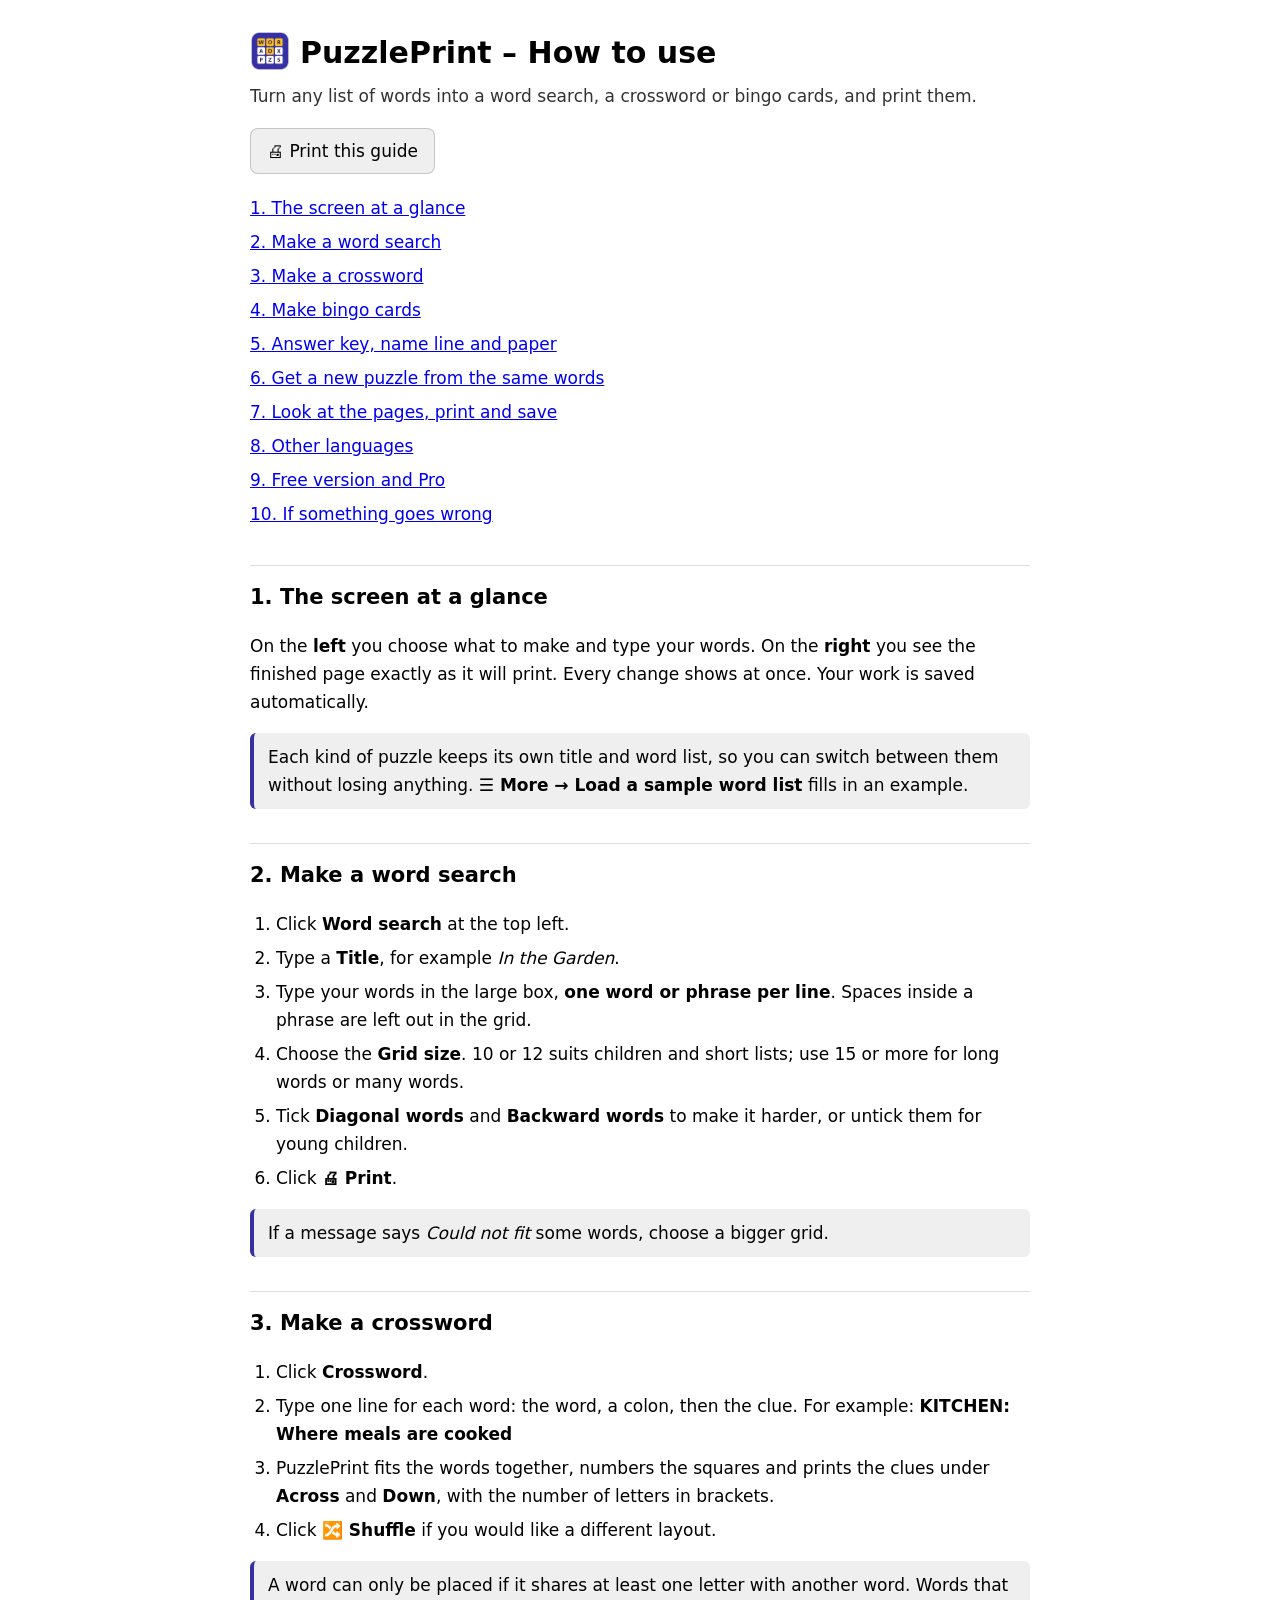
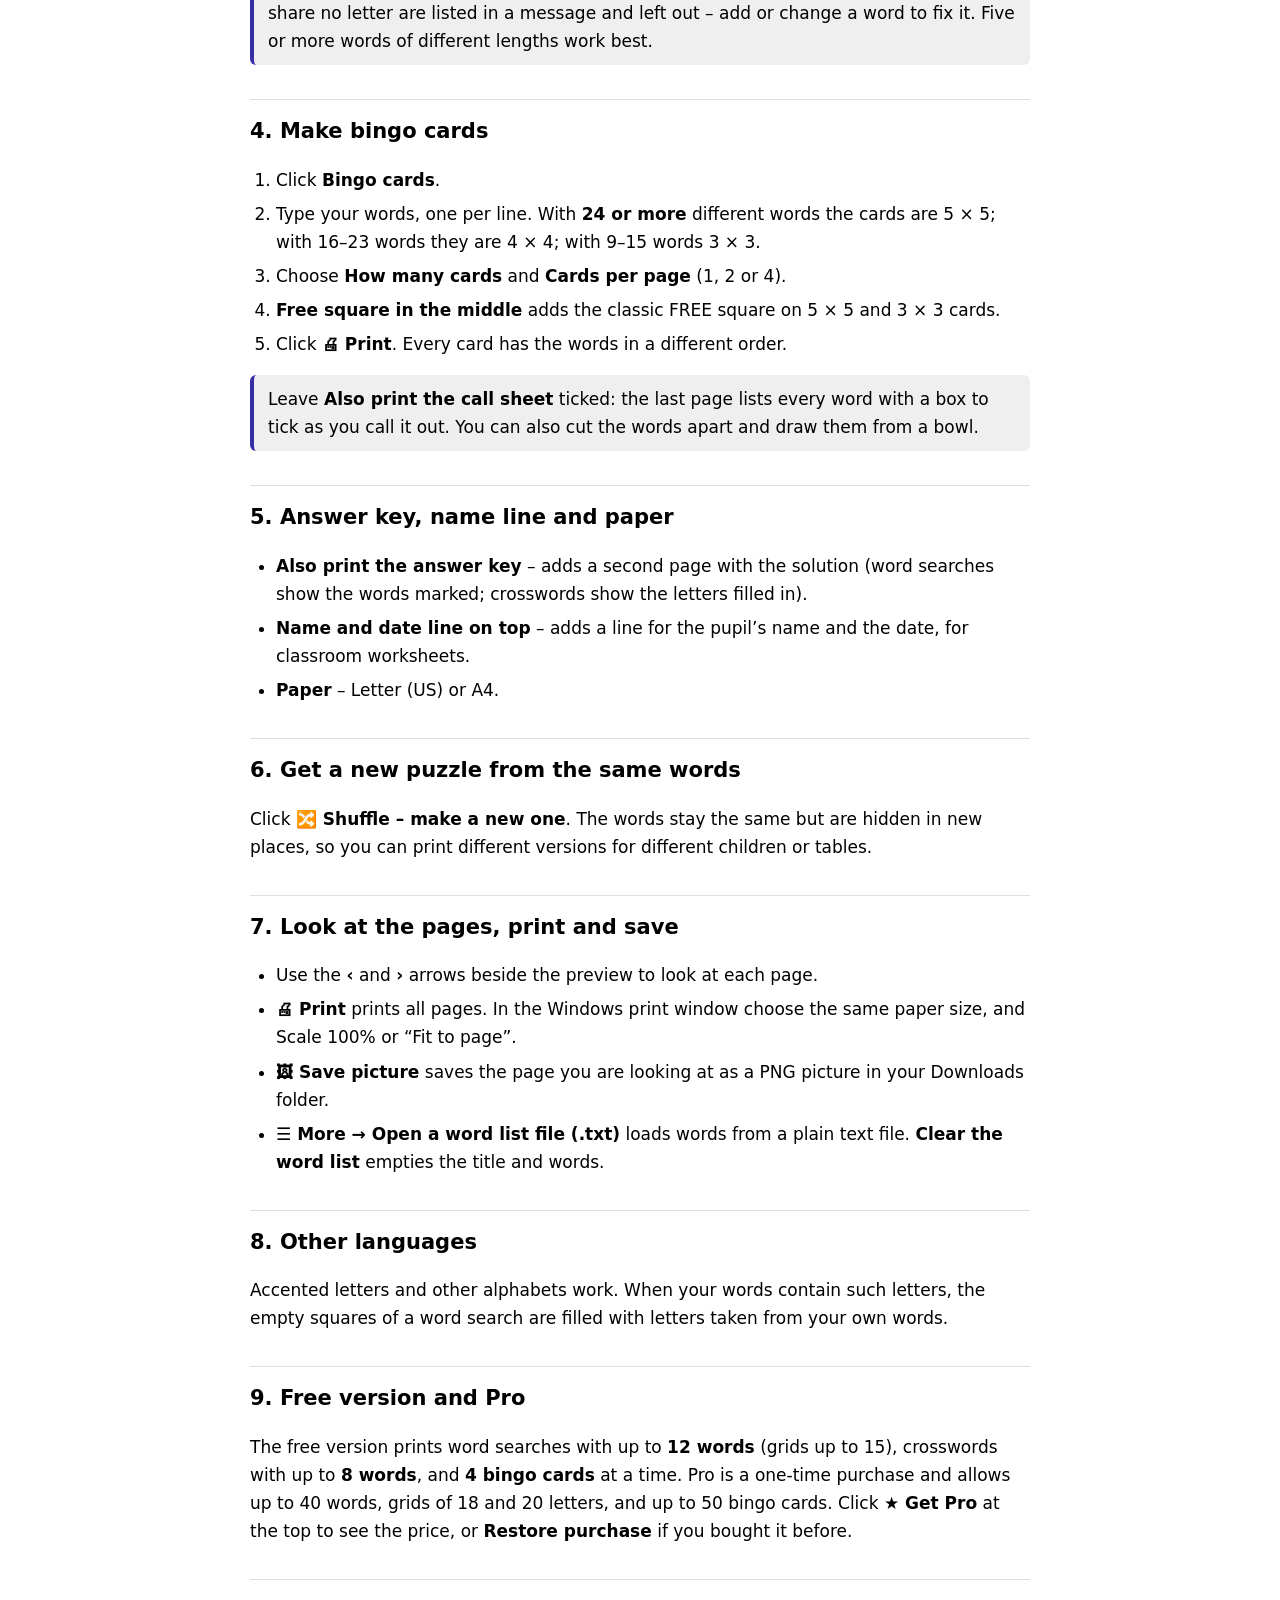
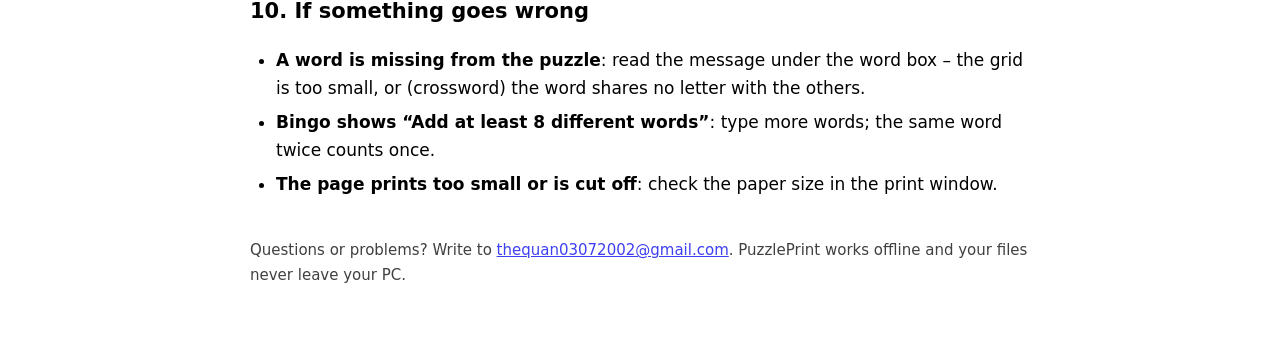
==== help.html @ d669da84 "Add how-to-use guide" ====
<!doctype html><html lang="en"><head><meta charset="utf-8"><meta name="viewport" content="width=device-width, initial-scale=1"><title>PuzzlePrint – How to use</title><link rel="icon" href="icon-192.png"><style>:root{--a:#3730a3;color-scheme:light dark}body{font:17px/1.65 "Segoe UI",system-ui,sans-serif;max-width:780px;margin:0 auto;padding:28px 20px 60px}h1{font-size:30px;margin:0 0 4px}h1 img{vertical-align:-8px;border-radius:8px;margin-right:10px}h2{font-size:21px;margin:34px 0 8px;padding-top:14px;border-top:1px solid #8884}.lead{opacity:.8;margin:0 0 18px}ol,ul{padding-left:26px}li{margin:6px 0}.tip{border-left:4px solid var(--a);background:#8882;padding:10px 14px;border-radius:6px;margin:12px 0}.toc a{display:block;padding:3px 0}kbd{border:1px solid #8886;border-bottom-width:2px;border-radius:5px;padding:1px 6px;font:14px "Segoe UI",sans-serif}.foot{margin-top:40px;opacity:.75;font-size:15px}button{font:inherit;padding:8px 16px;border-radius:8px;border:1px solid #8886;cursor:pointer}@media print{.noprint{display:none}}</style></head><body><h1><img src="icon-192.png" width="40" height="40" alt="">PuzzlePrint – How to use</h1><p class="lead">Turn any list of words into a word search, a crossword or bingo cards, and print them.</p><p class="noprint"><button onclick="print()">🖨 Print this guide</button></p><div class="toc noprint"><a href="#s0">1. The screen at a glance</a><a href="#s1">2. Make a word search</a><a href="#s2">3. Make a crossword</a><a href="#s3">4. Make bingo cards</a><a href="#s4">5. Answer key, name line and paper</a><a href="#s5">6. Get a new puzzle from the same words</a><a href="#s6">7. Look at the pages, print and save</a><a href="#s7">8. Other languages</a><a href="#s8">9. Free version and Pro</a><a href="#s9">10. If something goes wrong</a></div><h2 id="s0">1. The screen at a glance</h2><p>On the <b>left</b> you choose what to make and type your words. On the <b>right</b> you see the finished page exactly as it will print. Every change shows at once. Your work is saved automatically.</p><p class="tip">Each kind of puzzle keeps its own title and word list, so you can switch between them without losing anything. <b>☰ More → Load a sample word list</b> fills in an example.</p><h2 id="s1">2. Make a word search</h2><ol><li>Click <b>Word search</b> at the top left.</li><li>Type a <b>Title</b>, for example <i>In the Garden</i>.</li><li>Type your words in the large box, <b>one word or phrase per line</b>. Spaces inside a phrase are left out in the grid.</li><li>Choose the <b>Grid size</b>. 10 or 12 suits children and short lists; use 15 or more for long words or many words.</li><li>Tick <b>Diagonal words</b> and <b>Backward words</b> to make it harder, or untick them for young children.</li><li>Click <b>🖨 Print</b>.</li></ol><p class="tip">If a message says <i>Could not fit</i> some words, choose a bigger grid.</p><h2 id="s2">3. Make a crossword</h2><ol><li>Click <b>Crossword</b>.</li><li>Type one line for each word: the word, a colon, then the clue. For example: <b>KITCHEN: Where meals are cooked</b></li><li>PuzzlePrint fits the words together, numbers the squares and prints the clues under <b>Across</b> and <b>Down</b>, with the number of letters in brackets.</li><li>Click <b>🔀 Shuffle</b> if you would like a different layout.</li></ol><p class="tip">A word can only be placed if it shares at least one letter with another word. Words that share no letter are listed in a message and left out – add or change a word to fix it. Five or more words of different lengths work best.</p><h2 id="s3">4. Make bingo cards</h2><ol><li>Click <b>Bingo cards</b>.</li><li>Type your words, one per line. With <b>24 or more</b> different words the cards are 5 × 5; with 16–23 words they are 4 × 4; with 9–15 words 3 × 3.</li><li>Choose <b>How many cards</b> and <b>Cards per page</b> (1, 2 or 4).</li><li><b>Free square in the middle</b> adds the classic FREE square on 5 × 5 and 3 × 3 cards.</li><li>Click <b>🖨 Print</b>. Every card has the words in a different order.</li></ol><p class="tip">Leave <b>Also print the call sheet</b> ticked: the last page lists every word with a box to tick as you call it out. You can also cut the words apart and draw them from a bowl.</p><h2 id="s4">5. Answer key, name line and paper</h2><ul><li><b>Also print the answer key</b> – adds a second page with the solution (word searches show the words marked; crosswords show the letters filled in).</li><li><b>Name and date line on top</b> – adds a line for the pupil’s name and the date, for classroom worksheets.</li><li><b>Paper</b> – Letter (US) or A4.</li></ul><h2 id="s5">6. Get a new puzzle from the same words</h2><p>Click <b>🔀 Shuffle – make a new one</b>. The words stay the same but are hidden in new places, so you can print different versions for different children or tables.</p><h2 id="s6">7. Look at the pages, print and save</h2><ul><li>Use the <b>‹</b> and <b>›</b> arrows beside the preview to look at each page.</li><li><b>🖨 Print</b> prints all pages. In the Windows print window choose the same paper size, and Scale 100% or “Fit to page”.</li><li><b>🖼 Save picture</b> saves the page you are looking at as a PNG picture in your Downloads folder.</li><li><b>☰ More → Open a word list file (.txt)</b> loads words from a plain text file. <b>Clear the word list</b> empties the title and words.</li></ul><h2 id="s7">8. Other languages</h2><p>Accented letters and other alphabets work. When your words contain such letters, the empty squares of a word search are filled with letters taken from your own words.</p><h2 id="s8">9. Free version and Pro</h2><p>The free version prints word searches with up to <b>12 words</b> (grids up to 15), crosswords with up to <b>8 words</b>, and <b>4 bingo cards</b> at a time. Pro is a one-time purchase and allows up to 40 words, grids of 18 and 20 letters, and up to 50 bingo cards. Click <b>★ Get Pro</b> at the top to see the price, or <b>Restore purchase</b> if you bought it before.</p><h2 id="s9">10. If something goes wrong</h2><ul><li><b>A word is missing from the puzzle</b>: read the message under the word box – the grid is too small, or (crossword) the word shares no letter with the others.</li><li><b>Bingo shows “Add at least 8 different words”</b>: type more words; the same word twice counts once.</li><li><b>The page prints too small or is cut off</b>: check the paper size in the print window.</li></ul><p class="foot">Questions or problems? Write to <a href="mailto:thequan03072002@gmail.com">thequan03072002@gmail.com</a>. PuzzlePrint works offline and your files never leave your PC.</p></body></html>
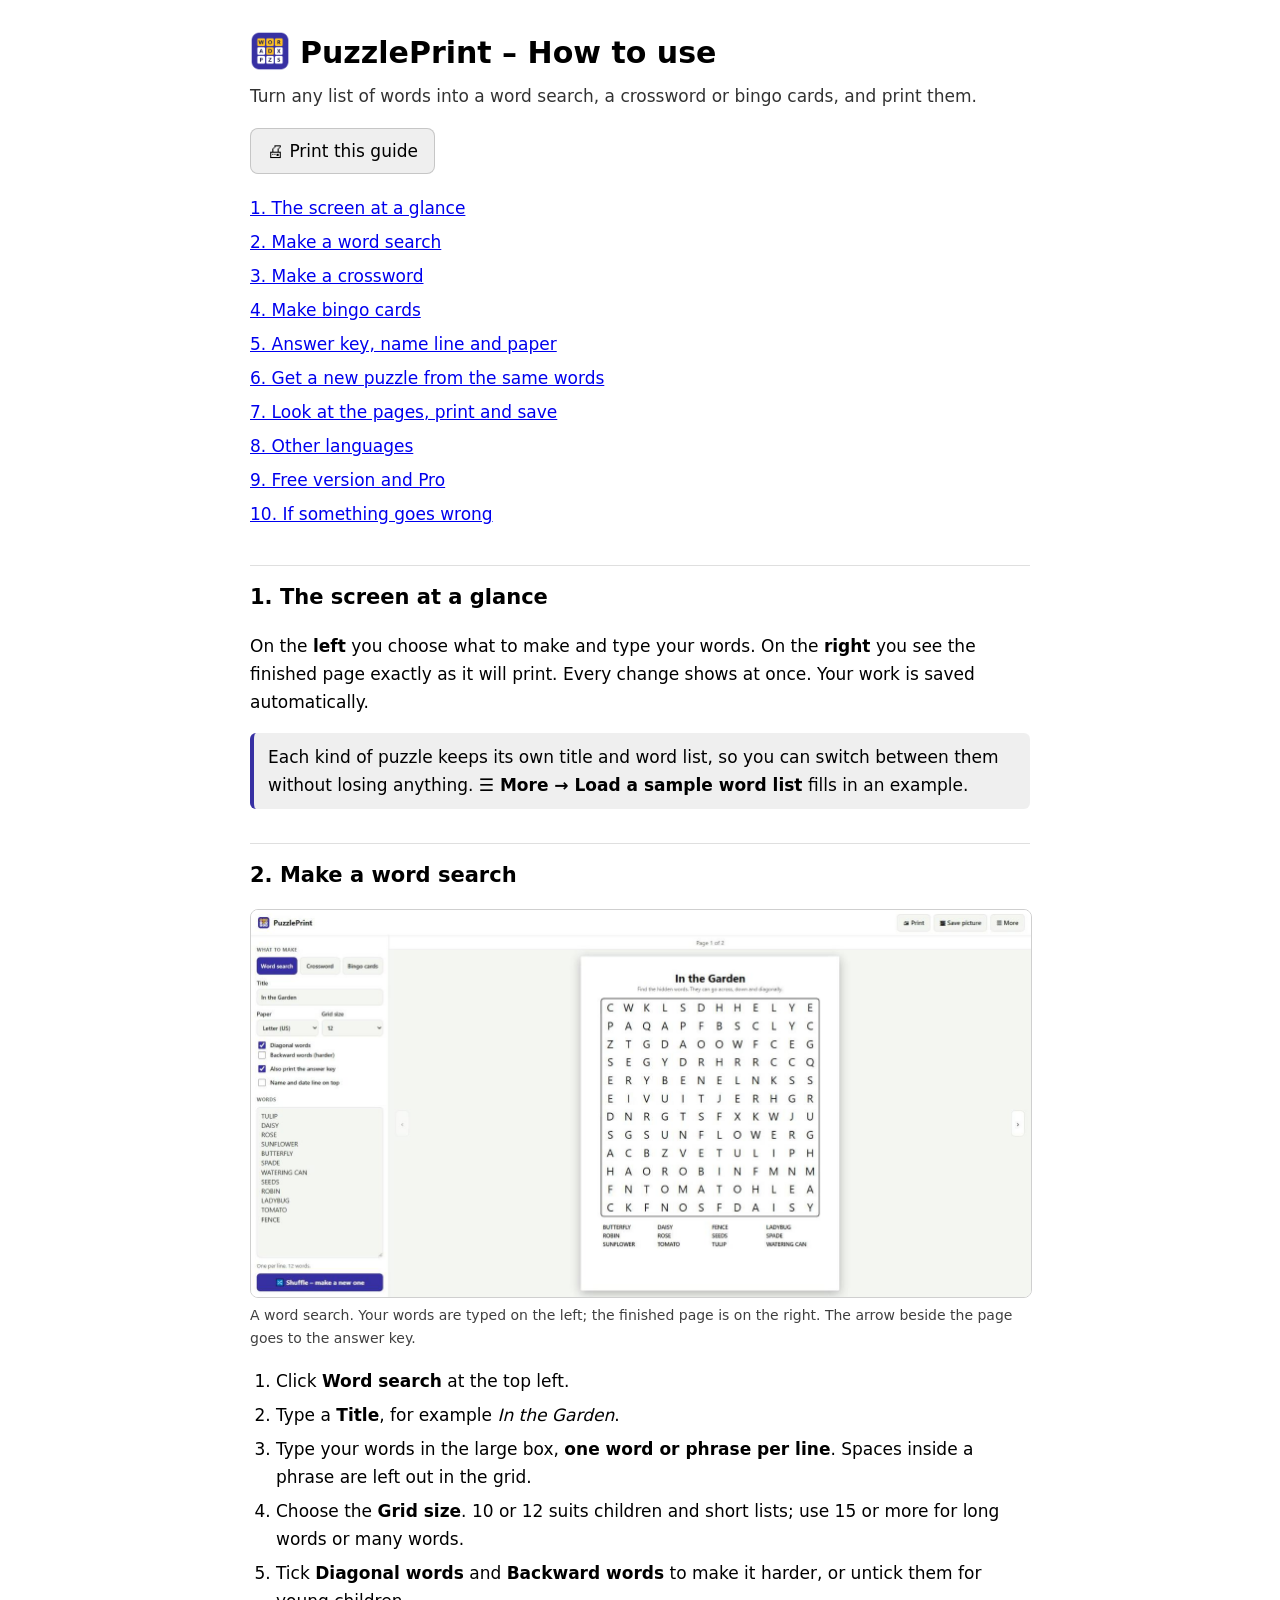
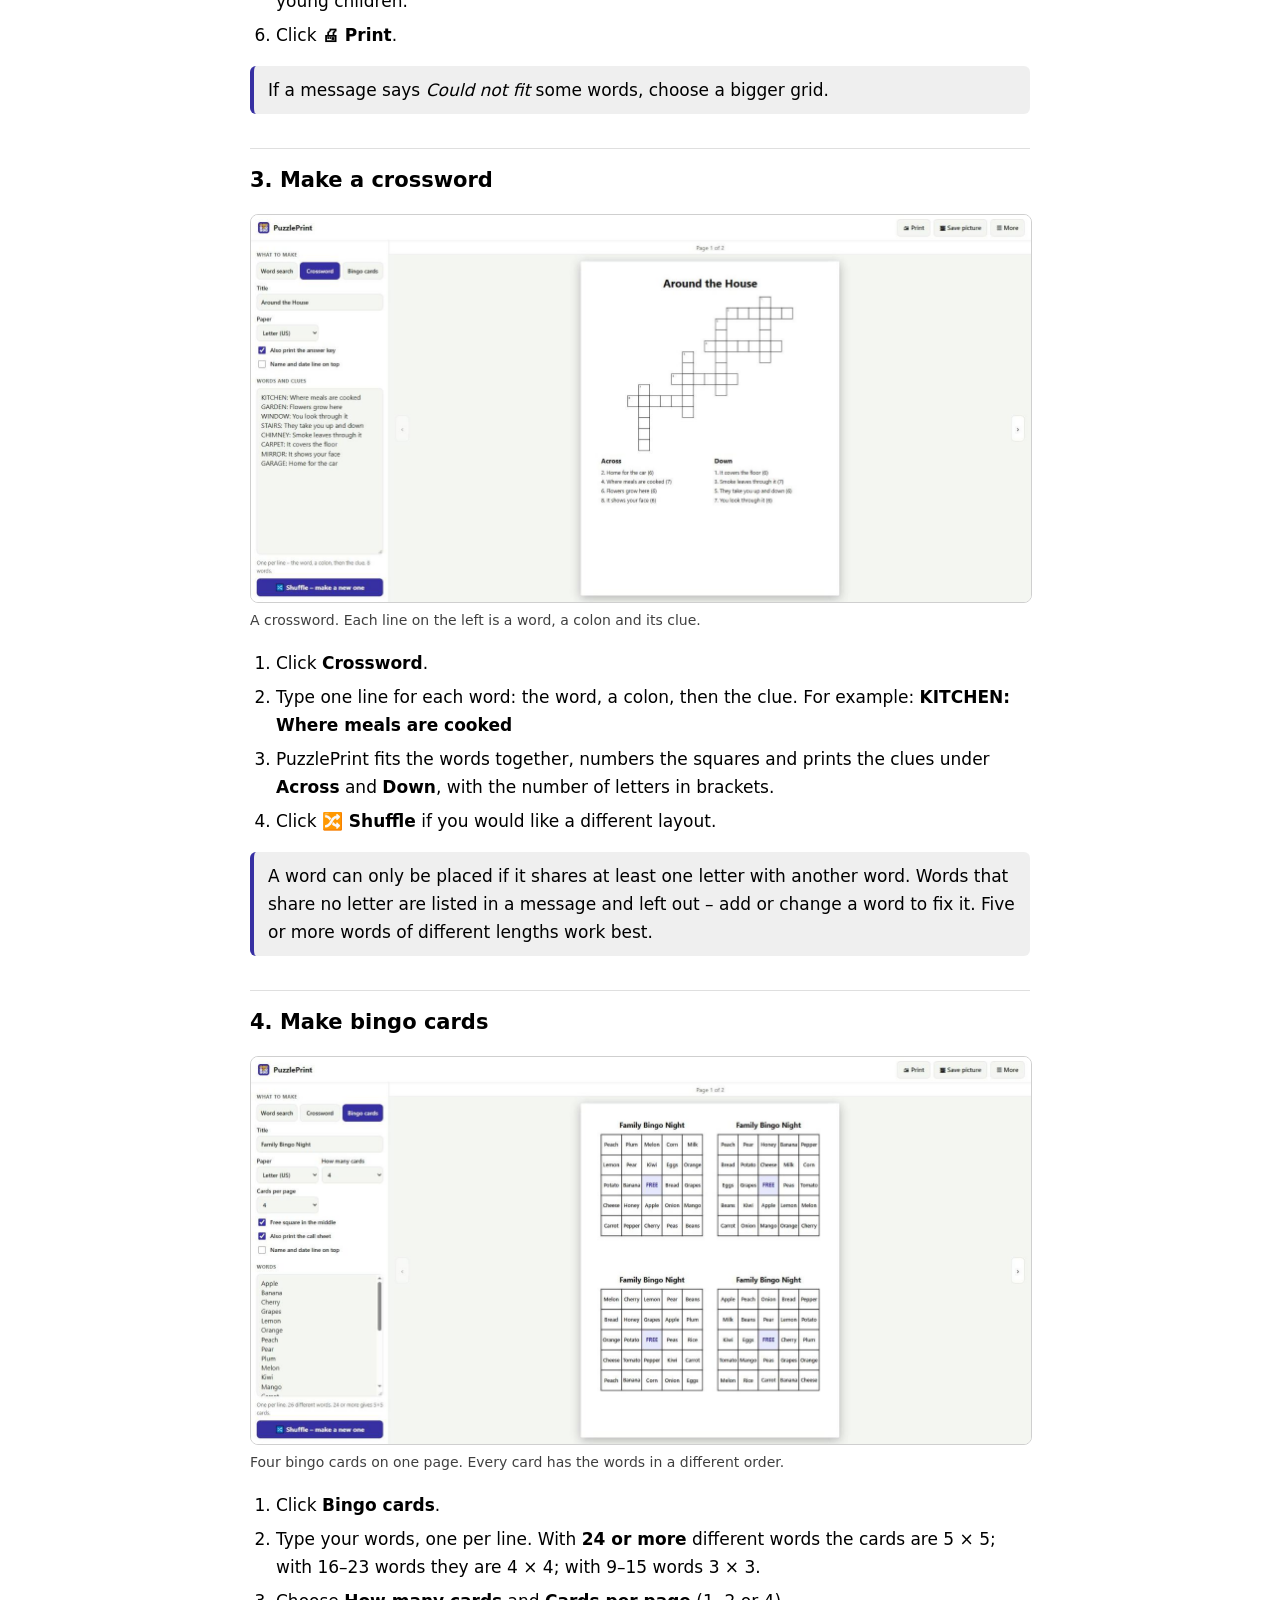
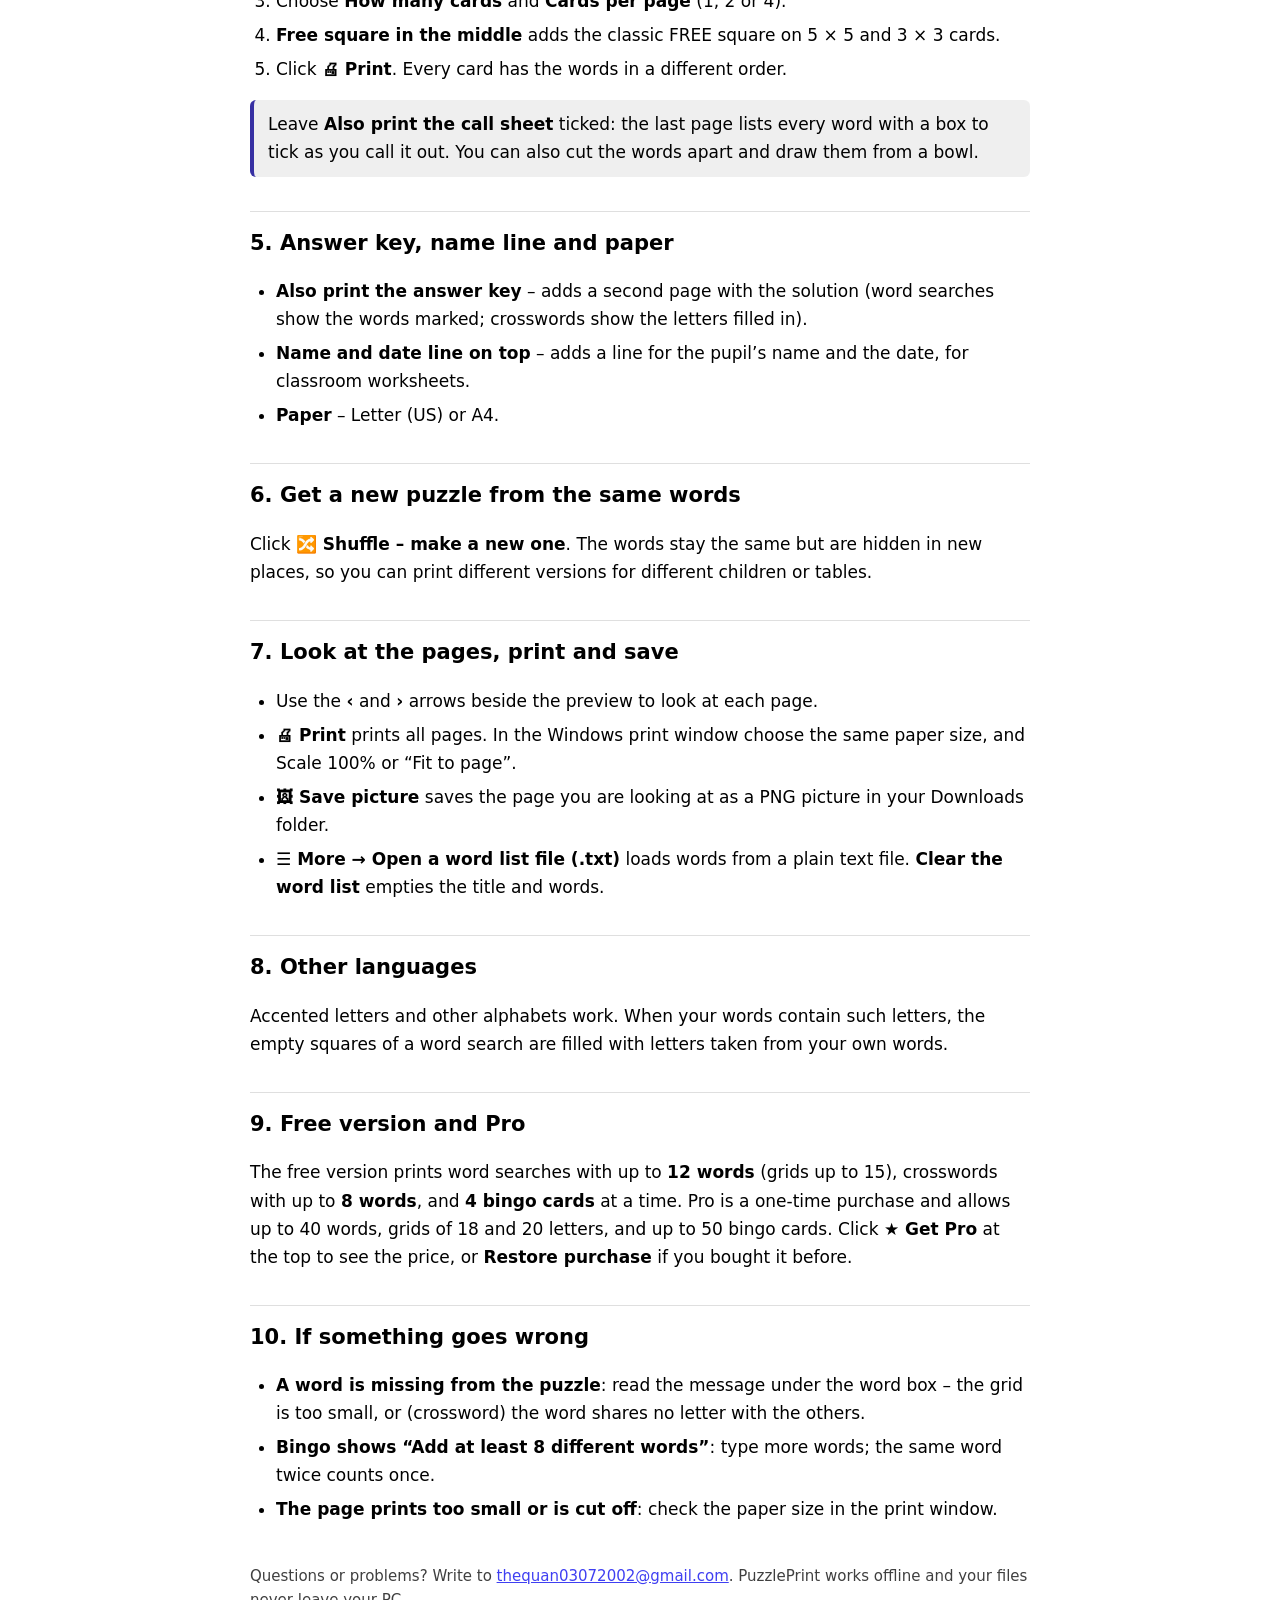
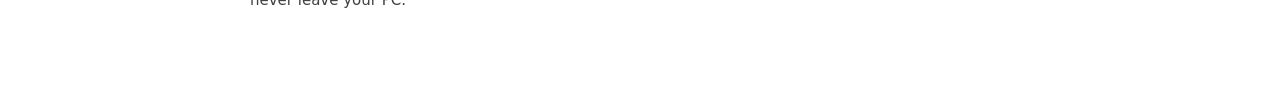
==== commit 45c658ae: "Add pictures to the guide" ====
--- a/help.html
+++ b/help.html
@@ -1 +1 @@
-<!doctype html><html lang="en"><head><meta charset="utf-8"><meta name="viewport" content="width=device-width, initial-scale=1"><title>PuzzlePrint – How to use</title><link rel="icon" href="icon-192.png"><style>:root{--a:#3730a3;color-scheme:light dark}body{font:17px/1.65 "Segoe UI",system-ui,sans-serif;max-width:780px;margin:0 auto;padding:28px 20px 60px}h1{font-size:30px;margin:0 0 4px}h1 img{vertical-align:-8px;border-radius:8px;margin-right:10px}h2{font-size:21px;margin:34px 0 8px;padding-top:14px;border-top:1px solid #8884}.lead{opacity:.8;margin:0 0 18px}ol,ul{padding-left:26px}li{margin:6px 0}.tip{border-left:4px solid var(--a);background:#8882;padding:10px 14px;border-radius:6px;margin:12px 0}.toc a{display:block;padding:3px 0}kbd{border:1px solid #8886;border-bottom-width:2px;border-radius:5px;padding:1px 6px;font:14px "Segoe UI",sans-serif}.foot{margin-top:40px;opacity:.75;font-size:15px}button{font:inherit;padding:8px 16px;border-radius:8px;border:1px solid #8886;cursor:pointer}@media print{.noprint{display:none}}</style></head><body><h1><img src="icon-192.png" width="40" height="40" alt="">PuzzlePrint – How to use</h1><p class="lead">Turn any list of words into a word search, a crossword or bingo cards, and print them.</p><p class="noprint"><button onclick="print()">🖨 Print this guide</button></p><div class="toc noprint"><a href="#s0">1. The screen at a glance</a><a href="#s1">2. Make a word search</a><a href="#s2">3. Make a crossword</a><a href="#s3">4. Make bingo cards</a><a href="#s4">5. Answer key, name line and paper</a><a href="#s5">6. Get a new puzzle from the same words</a><a href="#s6">7. Look at the pages, print and save</a><a href="#s7">8. Other languages</a><a href="#s8">9. Free version and Pro</a><a href="#s9">10. If something goes wrong</a></div><h2 id="s0">1. The screen at a glance</h2><p>On the <b>left</b> you choose what to make and type your words. On the <b>right</b> you see the finished page exactly as it will print. Every change shows at once. Your work is saved automatically.</p><p class="tip">Each kind of puzzle keeps its own title and word list, so you can switch between them without losing anything. <b>☰ More → Load a sample word list</b> fills in an example.</p><h2 id="s1">2. Make a word search</h2><ol><li>Click <b>Word search</b> at the top left.</li><li>Type a <b>Title</b>, for example <i>In the Garden</i>.</li><li>Type your words in the large box, <b>one word or phrase per line</b>. Spaces inside a phrase are left out in the grid.</li><li>Choose the <b>Grid size</b>. 10 or 12 suits children and short lists; use 15 or more for long words or many words.</li><li>Tick <b>Diagonal words</b> and <b>Backward words</b> to make it harder, or untick them for young children.</li><li>Click <b>🖨 Print</b>.</li></ol><p class="tip">If a message says <i>Could not fit</i> some words, choose a bigger grid.</p><h2 id="s2">3. Make a crossword</h2><ol><li>Click <b>Crossword</b>.</li><li>Type one line for each word: the word, a colon, then the clue. For example: <b>KITCHEN: Where meals are cooked</b></li><li>PuzzlePrint fits the words together, numbers the squares and prints the clues under <b>Across</b> and <b>Down</b>, with the number of letters in brackets.</li><li>Click <b>🔀 Shuffle</b> if you would like a different layout.</li></ol><p class="tip">A word can only be placed if it shares at least one letter with another word. Words that share no letter are listed in a message and left out – add or change a word to fix it. Five or more words of different lengths work best.</p><h2 id="s3">4. Make bingo cards</h2><ol><li>Click <b>Bingo cards</b>.</li><li>Type your words, one per line. With <b>24 or more</b> different words the cards are 5 × 5; with 16–23 words they are 4 × 4; with 9–15 words 3 × 3.</li><li>Choose <b>How many cards</b> and <b>Cards per page</b> (1, 2 or 4).</li><li><b>Free square in the middle</b> adds the classic FREE square on 5 × 5 and 3 × 3 cards.</li><li>Click <b>🖨 Print</b>. Every card has the words in a different order.</li></ol><p class="tip">Leave <b>Also print the call sheet</b> ticked: the last page lists every word with a box to tick as you call it out. You can also cut the words apart and draw them from a bowl.</p><h2 id="s4">5. Answer key, name line and paper</h2><ul><li><b>Also print the answer key</b> – adds a second page with the solution (word searches show the words marked; crosswords show the letters filled in).</li><li><b>Name and date line on top</b> – adds a line for the pupil’s name and the date, for classroom worksheets.</li><li><b>Paper</b> – Letter (US) or A4.</li></ul><h2 id="s5">6. Get a new puzzle from the same words</h2><p>Click <b>🔀 Shuffle – make a new one</b>. The words stay the same but are hidden in new places, so you can print different versions for different children or tables.</p><h2 id="s6">7. Look at the pages, print and save</h2><ul><li>Use the <b>‹</b> and <b>›</b> arrows beside the preview to look at each page.</li><li><b>🖨 Print</b> prints all pages. In the Windows print window choose the same paper size, and Scale 100% or “Fit to page”.</li><li><b>🖼 Save picture</b> saves the page you are looking at as a PNG picture in your Downloads folder.</li><li><b>☰ More → Open a word list file (.txt)</b> loads words from a plain text file. <b>Clear the word list</b> empties the title and words.</li></ul><h2 id="s7">8. Other languages</h2><p>Accented letters and other alphabets work. When your words contain such letters, the empty squares of a word search are filled with letters taken from your own words.</p><h2 id="s8">9. Free version and Pro</h2><p>The free version prints word searches with up to <b>12 words</b> (grids up to 15), crosswords with up to <b>8 words</b>, and <b>4 bingo cards</b> at a time. Pro is a one-time purchase and allows up to 40 words, grids of 18 and 20 letters, and up to 50 bingo cards. Click <b>★ Get Pro</b> at the top to see the price, or <b>Restore purchase</b> if you bought it before.</p><h2 id="s9">10. If something goes wrong</h2><ul><li><b>A word is missing from the puzzle</b>: read the message under the word box – the grid is too small, or (crossword) the word shares no letter with the others.</li><li><b>Bingo shows “Add at least 8 different words”</b>: type more words; the same word twice counts once.</li><li><b>The page prints too small or is cut off</b>: check the paper size in the print window.</li></ul><p class="foot">Questions or problems? Write to <a href="mailto:thequan03072002@gmail.com">thequan03072002@gmail.com</a>. PuzzlePrint works offline and your files never leave your PC.</p></body></html>+<!doctype html><html lang="en"><head><meta charset="utf-8"><meta name="viewport" content="width=device-width, initial-scale=1"><title>PuzzlePrint – How to use</title><link rel="icon" href="icon-192.png"><style>:root{--a:#3730a3;color-scheme:light dark}body{font:17px/1.65 "Segoe UI",system-ui,sans-serif;max-width:780px;margin:0 auto;padding:28px 20px 60px}h1{font-size:30px;margin:0 0 4px}h1 img{vertical-align:-8px;border-radius:8px;margin-right:10px}h2{font-size:21px;margin:34px 0 8px;padding-top:14px;border-top:1px solid #8884}.lead{opacity:.8;margin:0 0 18px}ol,ul{padding-left:26px}li{margin:6px 0}.tip{border-left:4px solid var(--a);background:#8882;padding:10px 14px;border-radius:6px;margin:12px 0}.toc a{display:block;padding:3px 0}kbd{border:1px solid #8886;border-bottom-width:2px;border-radius:5px;padding:1px 6px;font:14px "Segoe UI",sans-serif}.foot{margin-top:40px;opacity:.75;font-size:15px}button{font:inherit;padding:8px 16px;border-radius:8px;border:1px solid #8886;cursor:pointer}@media print{.noprint{display:none}}figure{margin:16px 0}figure img{display:block;max-width:100%;height:auto;border:1px solid #8886;border-radius:8px}figcaption{font-size:14px;opacity:.75;margin-top:6px}</style></head><body><h1><img src="icon-192.png" width="40" height="40" alt="">PuzzlePrint – How to use</h1><p class="lead">Turn any list of words into a word search, a crossword or bingo cards, and print them.</p><p class="noprint"><button onclick="print()">🖨 Print this guide</button></p><div class="toc noprint"><a href="#s0">1. The screen at a glance</a><a href="#s1">2. Make a word search</a><a href="#s2">3. Make a crossword</a><a href="#s3">4. Make bingo cards</a><a href="#s4">5. Answer key, name line and paper</a><a href="#s5">6. Get a new puzzle from the same words</a><a href="#s6">7. Look at the pages, print and save</a><a href="#s7">8. Other languages</a><a href="#s8">9. Free version and Pro</a><a href="#s9">10. If something goes wrong</a></div><h2 id="s0">1. The screen at a glance</h2><p>On the <b>left</b> you choose what to make and type your words. On the <b>right</b> you see the finished page exactly as it will print. Every change shows at once. Your work is saved automatically.</p><p class="tip">Each kind of puzzle keeps its own title and word list, so you can switch between them without losing anything. <b>☰ More → Load a sample word list</b> fills in an example.</p><h2 id="s1">2. Make a word search</h2><figure><img src="help-1.jpg" alt="" loading="lazy"><figcaption>A word search. Your words are typed on the left; the finished page is on the right. The arrow beside the page goes to the answer key.</figcaption></figure><ol><li>Click <b>Word search</b> at the top left.</li><li>Type a <b>Title</b>, for example <i>In the Garden</i>.</li><li>Type your words in the large box, <b>one word or phrase per line</b>. Spaces inside a phrase are left out in the grid.</li><li>Choose the <b>Grid size</b>. 10 or 12 suits children and short lists; use 15 or more for long words or many words.</li><li>Tick <b>Diagonal words</b> and <b>Backward words</b> to make it harder, or untick them for young children.</li><li>Click <b>🖨 Print</b>.</li></ol><p class="tip">If a message says <i>Could not fit</i> some words, choose a bigger grid.</p><h2 id="s2">3. Make a crossword</h2><figure><img src="help-2.jpg" alt="" loading="lazy"><figcaption>A crossword. Each line on the left is a word, a colon and its clue.</figcaption></figure><ol><li>Click <b>Crossword</b>.</li><li>Type one line for each word: the word, a colon, then the clue. For example: <b>KITCHEN: Where meals are cooked</b></li><li>PuzzlePrint fits the words together, numbers the squares and prints the clues under <b>Across</b> and <b>Down</b>, with the number of letters in brackets.</li><li>Click <b>🔀 Shuffle</b> if you would like a different layout.</li></ol><p class="tip">A word can only be placed if it shares at least one letter with another word. Words that share no letter are listed in a message and left out – add or change a word to fix it. Five or more words of different lengths work best.</p><h2 id="s3">4. Make bingo cards</h2><figure><img src="help-3.jpg" alt="" loading="lazy"><figcaption>Four bingo cards on one page. Every card has the words in a different order.</figcaption></figure><ol><li>Click <b>Bingo cards</b>.</li><li>Type your words, one per line. With <b>24 or more</b> different words the cards are 5 × 5; with 16–23 words they are 4 × 4; with 9–15 words 3 × 3.</li><li>Choose <b>How many cards</b> and <b>Cards per page</b> (1, 2 or 4).</li><li><b>Free square in the middle</b> adds the classic FREE square on 5 × 5 and 3 × 3 cards.</li><li>Click <b>🖨 Print</b>. Every card has the words in a different order.</li></ol><p class="tip">Leave <b>Also print the call sheet</b> ticked: the last page lists every word with a box to tick as you call it out. You can also cut the words apart and draw them from a bowl.</p><h2 id="s4">5. Answer key, name line and paper</h2><ul><li><b>Also print the answer key</b> – adds a second page with the solution (word searches show the words marked; crosswords show the letters filled in).</li><li><b>Name and date line on top</b> – adds a line for the pupil’s name and the date, for classroom worksheets.</li><li><b>Paper</b> – Letter (US) or A4.</li></ul><h2 id="s5">6. Get a new puzzle from the same words</h2><p>Click <b>🔀 Shuffle – make a new one</b>. The words stay the same but are hidden in new places, so you can print different versions for different children or tables.</p><h2 id="s6">7. Look at the pages, print and save</h2><ul><li>Use the <b>‹</b> and <b>›</b> arrows beside the preview to look at each page.</li><li><b>🖨 Print</b> prints all pages. In the Windows print window choose the same paper size, and Scale 100% or “Fit to page”.</li><li><b>🖼 Save picture</b> saves the page you are looking at as a PNG picture in your Downloads folder.</li><li><b>☰ More → Open a word list file (.txt)</b> loads words from a plain text file. <b>Clear the word list</b> empties the title and words.</li></ul><h2 id="s7">8. Other languages</h2><p>Accented letters and other alphabets work. When your words contain such letters, the empty squares of a word search are filled with letters taken from your own words.</p><h2 id="s8">9. Free version and Pro</h2><p>The free version prints word searches with up to <b>12 words</b> (grids up to 15), crosswords with up to <b>8 words</b>, and <b>4 bingo cards</b> at a time. Pro is a one-time purchase and allows up to 40 words, grids of 18 and 20 letters, and up to 50 bingo cards. Click <b>★ Get Pro</b> at the top to see the price, or <b>Restore purchase</b> if you bought it before.</p><h2 id="s9">10. If something goes wrong</h2><ul><li><b>A word is missing from the puzzle</b>: read the message under the word box – the grid is too small, or (crossword) the word shares no letter with the others.</li><li><b>Bingo shows “Add at least 8 different words”</b>: type more words; the same word twice counts once.</li><li><b>The page prints too small or is cut off</b>: check the paper size in the print window.</li></ul><p class="foot">Questions or problems? Write to <a href="mailto:thequan03072002@gmail.com">thequan03072002@gmail.com</a>. PuzzlePrint works offline and your files never leave your PC.</p></body></html>
